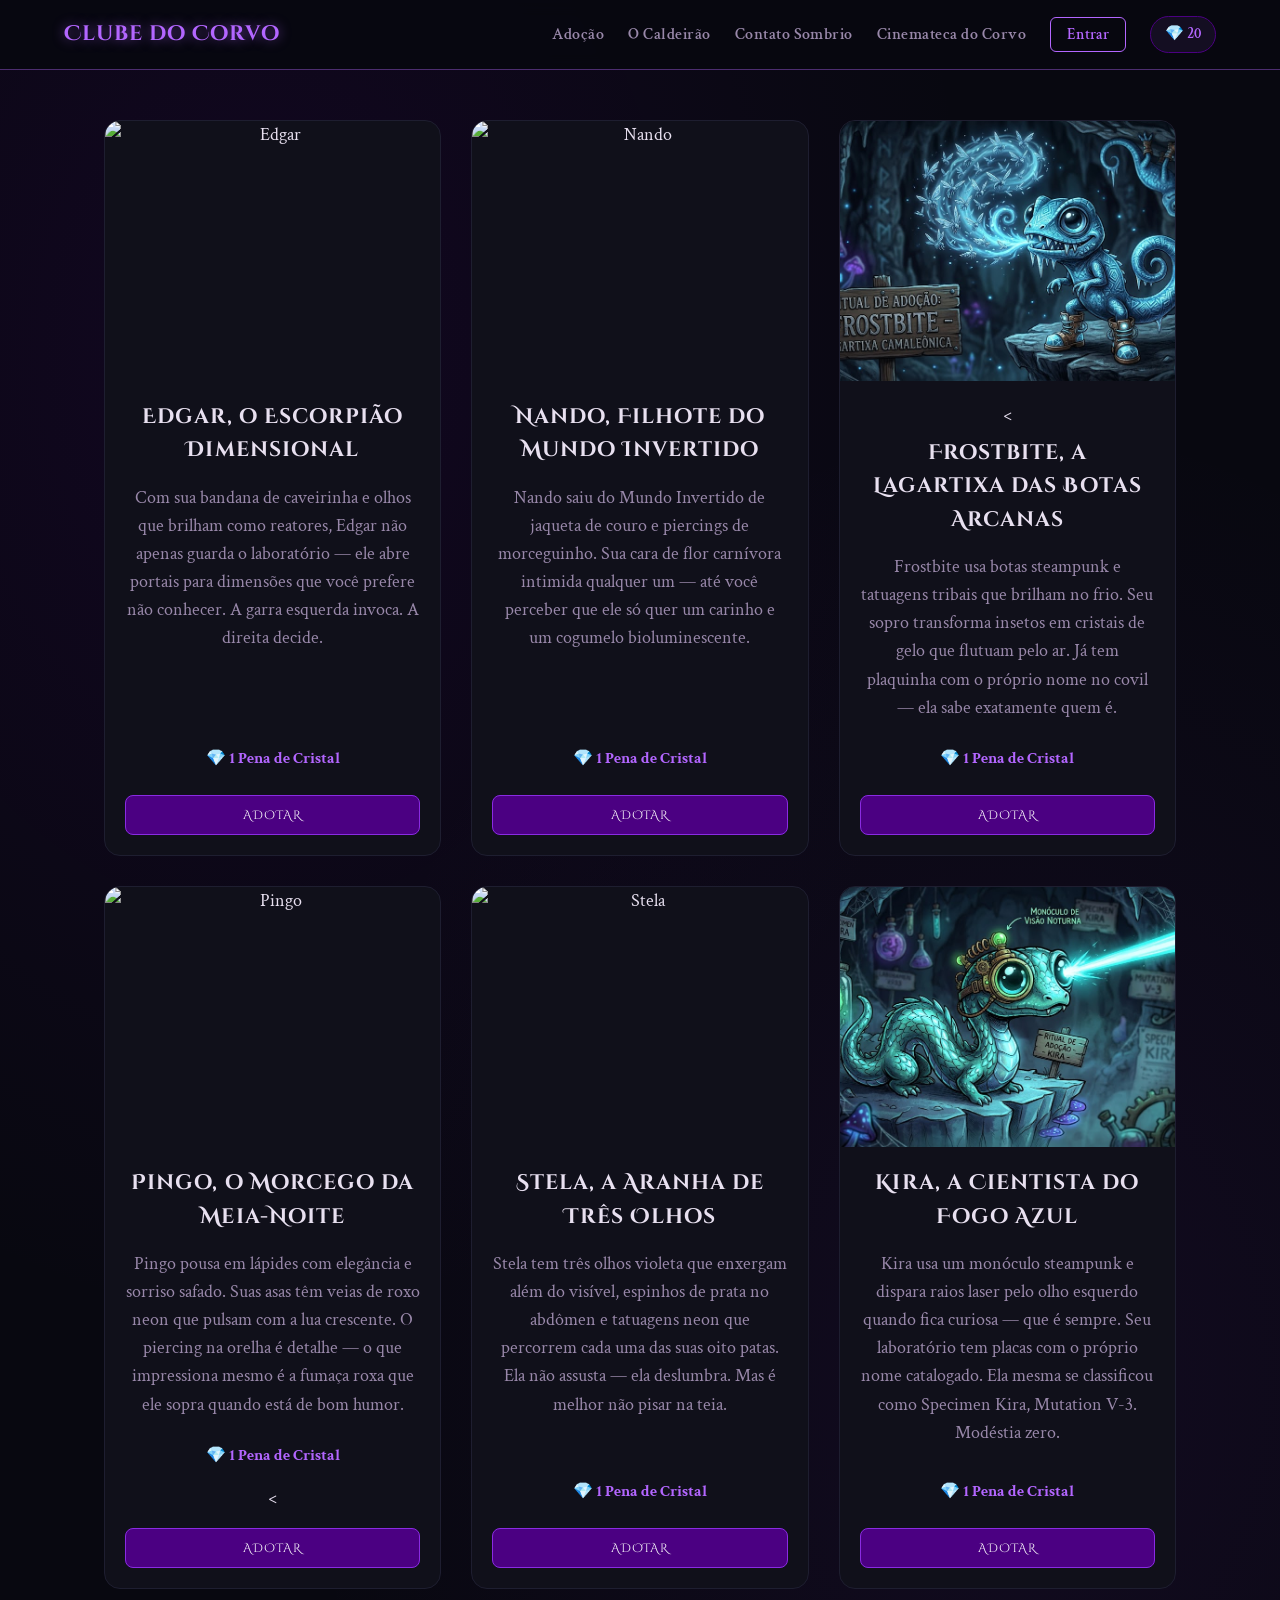
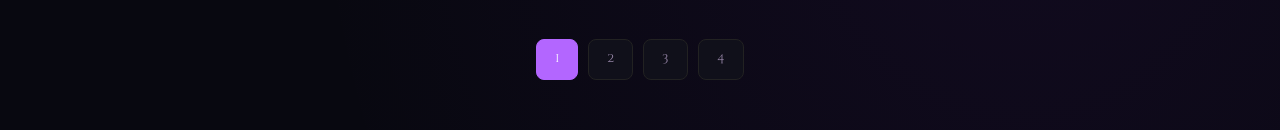
==== home.html @ 4398097a "first commit" ====
<!DOCTYPE html>
<html lang="pt-BR">
<head>
    <meta charset="UTF-8">
    <meta name="viewport" content="width=device-width, initial-scale=1.0">
    <title>Adoção | Clube do Corvo</title>
    <link rel="stylesheet" href="style.css">
</head>
<body>

    <!-- ===== HEADER ===== -->
    <header>
        <div class="logo">
            <h1>Clube do Corvo</h1>
        </div>

        <div class="menu-toggle" id="mobile-menu">
            <span class="bar"></span>
            <span class="bar"></span>
            <span class="bar"></span>
        </div>

        <nav class="menu" id="nav-menu">
            <a href="home.html">Adoção</a>
            <a href="caldeirao.html">O Caldeirão</a>
            <a href="contato.html">Contato Sombrio</a>
            <a href="video.html">Cinemateca do Corvo</a>
            <button class="btn-login" id="botaoNome" onclick="abrirModal('modalLogin')">Entrar</button>
            <div class="saldo-container">
                <span id="saldoPenas">💎 20</span>
            </div>
        </nav>
    </header>

    <!-- ===== PETS — PÁGINA 1 ===== -->
    <main class="container">

        <div class="card">
            <img src="img/edgar.png" alt="Edgar" class="pet-img">
            <div class="card-content">
                <h3>Edgar, o Escorpião Dimensional</h3>
<p>Com sua bandana de caveirinha e olhos que brilham como reatores, Edgar não apenas guarda o laboratório — ele abre portais para dimensões que você prefere não conhecer. A garra esquerda invoca. A direita decide.</p>
                <p class="preco">💎 1 Pena de Cristal</p>
                <button class="btn-comprar" onclick="adotarPet('Edgar', 'img/edgar.png')">Adotar</button>
            </div>
        </div>

        <div class="card">
            <img src="img/nando.png" alt="Nando" class="pet-img">
            <div class="card-content">
                <h3>Nando, Filhote do Mundo Invertido</h3>
<p>Nando saiu do Mundo Invertido de jaqueta de couro e piercings de morceguinho. Sua cara de flor carnívora intimida qualquer um — até você perceber que ele só quer um carinho e um cogumelo bioluminescente.</p>

                <p class="preco">💎 1 Pena de Cristal</p>
                <button class="btn-comprar" onclick="adotarPet('Nando', 'img/nando.png')">Adotar</button>
            </div>
        </div>

        <div class="card">
            <img src="img/frostbite.jpg" alt="Frostbite" class="pet-img">
            <div class="card-content">
                <<h3>Frostbite, a Lagartixa das Botas Arcanas</h3>
<p>Frostbite usa botas steampunk e tatuagens tribais que brilham no frio. Seu sopro transforma insetos em cristais de gelo que flutuam pelo ar. Já tem plaquinha com o próprio nome no covil — ela sabe exatamente quem é.</p>
                <p class="preco">💎 1 Pena de Cristal</p>
                <button class="btn-comprar" onclick="adotarPet('Frostbite', 'img/frostbite.jpg')">Adotar</button>
            </div>
        </div>

        <div class="card">
            <img src="img/pingo.png" alt="Pingo" class="pet-img">
            <div class="card-content">
                <h3>Pingo, o Morcego da Meia-Noite</h3>
<p>Pingo pousa em lápides com elegância e sorriso safado. Suas asas têm veias de roxo neon que pulsam com a lua crescente. O piercing na orelha é detalhe — o que impressiona mesmo é a fumaça roxa que ele sopra quando está de bom humor.</p>
                <p class="preco">💎 1 Pena de Cristal</p>
                <<button class="btn-comprar" onclick="adotarPet('Pingo', 'img/pingo.png')">Adotar</button>

            </div>
        </div>

        <div class="card">
            <img src="img/stela.png" alt="Stela" class="pet-img">
            <div class="card-content">
                <h3>Stela, a Aranha de Três Olhos</h3>
<p>Stela tem três olhos violeta que enxergam além do visível, espinhos de prata no abdômen e tatuagens neon que percorrem cada uma das suas oito patas. Ela não assusta — ela deslumbra. Mas é melhor não pisar na teia.</p>
                <p class="preco">💎 1 Pena de Cristal</p>
                <button class="btn-comprar" onclick="adotarPet('Stela', 'img/stela.png')">Adotar</button>
            </div>
        </div>

        <div class="card">
            <img src="img/kira.jpg" alt="Kira" class="pet-img">
            <div class="card-content">
                <h3>Kira, a Cientista do Fogo Azul</h3>
<p>Kira usa um monóculo steampunk e dispara raios laser pelo olho esquerdo quando fica curiosa — que é sempre. Seu laboratório tem placas com o próprio nome catalogado. Ela mesma se classificou como Specimen Kira, Mutation V-3. Modéstia zero.</p>
                <p class="preco">💎 1 Pena de Cristal</p>
                <button class="btn-comprar" onclick="adotarPet('Kira', 'img/kira.jpg')">Adotar</button>
            </div>
        </div>

    </main>

    <!-- ===== PAGINAÇÃO ===== -->
    <div class="paginacao">
        <a href="home.html" class="ativo">1</a>
        <a href="pagina2.html">2</a>
        <a href="pagina3.html">3</a>
        <a href="pagina4.html">4</a>
    </div>

    <!-- ===== MODAL: LOGIN ===== -->
    <div id="modalLogin" class="modal">
        <div class="modal-content">
            <h2>Acesso Secreto</h2>
            <p>Apenas para guardiões de pets.</p>
            <input type="text" id="inputNome" placeholder="Nome de Guardião">
            <input type="password" id="inputSenha" placeholder="Senha Mágica">
            <button class="btn-comprar" onclick="fazerLogin()">Acessar Portal</button>
            <br><br>
            <button class="btn-login" onclick="fecharModais()">Cancelar</button>
        </div>
    </div>

    <!-- ===== MODAL: ADOÇÃO CONFIRMADA ===== -->
    <div id="modalCompra" class="modal">
        <div class="modal-content">
            <h2 id="tituloCompra">Ritual de Adoção</h2>
            <p>O pet está pronto para te seguir pelas sombras!</p>
            <button class="btn-comprar" onclick="fecharModais()">Concluir Ritual</button>
        </div>
    </div>

    <!-- ===== MODAL: RECARGA DE PENAS ===== -->
    <div id="modalRecarga" class="modal">
        <div class="modal-content">
            <h2>O Baú do Corvo</h2>
            <p>Suas Penas de Cristal acabaram!</p>
            <div id="bauMagico" onclick="realizarRecarga()" style="font-size:5rem; cursor:pointer; transition: transform 0.2s;">🎁</div>
            <p>Clique no baú para recarregar.</p>
            <br>
            <button class="btn-login" onclick="fecharModais()">Sair</button>
        </div>
    </div>

    <script src="script.js"></script>
</body>
</html>
---- style.css ----
/* =========================================
   CLUBE DO CORVO — style.css
   Criado com claude ia :: Vini Luchetti
   ========================================= */

/* --- IMPORTS DE FONTE --- */
@import url('https://fonts.googleapis.com/css2?family=Cinzel+Decorative:wght@400;700&family=Crimson+Text:ital,wght@0,400;0,600;1,400&display=swap');

/* =========================================
   VARIÁVEIS GLOBAIS
   ========================================= */
:root {
    --bg-dark:        #080810;
    --bg-card:        #10101a;
    --bg-panel:       #1a1a2e;
    --purple-magic:   #b366ff;
    --purple-mid:     #8a2be2;
    --purple-dark:    #4b0082;
    --purple-deep:    #2d004d;
    --green-neon:     #00ff88;
    --text-light:     #e8e0f0;
    --text-muted:     #9988aa;
    --border-glow:    rgba(179, 102, 255, 0.4);
    --neon-glow:      0 0 12px rgba(179, 102, 255, 0.6);
    --neon-glow-lg:   0 0 30px rgba(179, 102, 255, 0.3);

    --font-title:     'Cinzel Decorative', serif;
    --font-body:      'Crimson Text', serif;
}

/* =========================================
   RESET E BASE
   ========================================= */
*, *::before, *::after {
    box-sizing: border-box;
    margin: 0;
    padding: 0;
}

html { scroll-behavior: smooth; }

body {
    background-color: var(--bg-dark);
    background-image:
        radial-gradient(ellipse at 20% 20%, rgba(75, 0, 130, 0.15) 0%, transparent 50%),
        radial-gradient(ellipse at 80% 80%, rgba(138, 43, 226, 0.08) 0%, transparent 50%);
    color: var(--text-light);
    font-family: var(--font-body);
    font-size: 1.1rem;
    line-height: 1.6;
    padding-top: 80px;
    min-height: 100vh;
}

/* =========================================
   TIPOGRAFIA
   ========================================= */
h1, h2, h3 {
    font-family: var(--font-title);
    letter-spacing: 0.05em;
}

h1 { font-size: clamp(1.2rem, 3vw, 1.8rem); }
h2 { font-size: clamp(1.3rem, 3vw, 2rem); margin-bottom: 0.5rem; }
h3 { font-size: clamp(1rem, 2vw, 1.3rem); margin-bottom: 0.5rem; }

p { color: var(--text-muted); margin-bottom: 0.5rem; }

/* =========================================
   HEADER E NAVEGAÇÃO
   ========================================= */
header {
    background: rgba(8, 8, 16, 0.96);
    backdrop-filter: blur(8px);
    -webkit-backdrop-filter: blur(8px);
    border-bottom: 1px solid var(--border-glow);
    padding: 0 5%;
    height: 70px;
    display: flex;
    justify-content: space-between;
    align-items: center;
    position: fixed;
    top: 0;
    width: 100%;
    z-index: 1000;
}

.logo h1 {
    color: var(--purple-magic);
    text-shadow: var(--neon-glow);
    font-family: var(--font-title);
    font-size: 1.3rem;
    cursor: default;
}

/* Menu Desktop */
.menu {
    display: flex;
    align-items: center;
    gap: 24px;
}

.menu a {
    color: var(--text-muted);
    text-decoration: none;
    font-family: var(--font-body);
    font-size: 1rem;
    font-weight: 600;
    letter-spacing: 0.03em;
    transition: color 0.25s, text-shadow 0.25s;
    position: relative;
}

.menu a::after {
    content: '';
    position: absolute;
    bottom: -3px;
    left: 0;
    width: 0;
    height: 1px;
    background: var(--purple-magic);
    transition: width 0.25s;
}

.menu a:hover {
    color: var(--purple-magic);
    text-shadow: var(--neon-glow);
}

.menu a:hover::after { width: 100%; }

/* Botão Login / Nome */
.btn-login {
    background: transparent;
    border: 1px solid var(--purple-magic);
    color: var(--purple-magic);
    padding: 7px 16px;
    border-radius: 6px;
    cursor: pointer;
    font-family: var(--font-body);
    font-size: 0.95rem;
    font-weight: 600;
    transition: background 0.25s, color 0.25s, box-shadow 0.25s;
}

.btn-login:hover {
    background: var(--purple-magic);
    color: #fff;
    box-shadow: var(--neon-glow);
}

/* Saldo de Penas */
.saldo-container {
    background: rgba(179, 102, 255, 0.08);
    border: 1px solid var(--purple-dark);
    padding: 5px 14px;
    border-radius: 20px;
    font-family: var(--font-body);
    font-weight: 600;
    font-size: 0.95rem;
    color: var(--purple-magic);
    white-space: nowrap;
}

/* Menu Hambúrguer */
.menu-toggle {
    display: none;
    flex-direction: column;
    gap: 5px;
    cursor: pointer;
    padding: 5px;
    z-index: 1001;
}

.bar {
    width: 26px;
    height: 2px;
    background-color: var(--purple-magic);
    border-radius: 2px;
    transition: transform 0.3s, opacity 0.3s;
}

/* Animação X no hamburger ativo */
.menu-toggle.is-active .bar:nth-child(1) { transform: translateY(7px) rotate(45deg); }
.menu-toggle.is-active .bar:nth-child(2) { opacity: 0; }
.menu-toggle.is-active .bar:nth-child(3) { transform: translateY(-7px) rotate(-45deg); }

/* =========================================
   GRID DE CARDS (Pets)
   ========================================= */
.container {
    display: grid;
    grid-template-columns: repeat(auto-fit, minmax(280px, 1fr));
    gap: 30px;
    padding: 40px 5%;
    max-width: 1200px;
    margin: 0 auto;
}

.card {
    background: var(--bg-card);
    border-radius: 16px;
    overflow: hidden;
    border: 1px solid #1e1e30;
    transition: transform 0.3s ease, border-color 0.3s ease, box-shadow 0.3s ease;
    text-align: center;
    display: flex;
    flex-direction: column;
}

.card:hover {
    transform: translateY(-6px);
    border-color: var(--purple-magic);
    box-shadow: var(--neon-glow-lg);
}

.pet-img {
    width: 100%;
    height: 260px;
    object-fit: cover;
    display: block;
    transition: transform 0.4s ease;
}

.card:hover .pet-img { transform: scale(1.04); }

.card-content {
    padding: 20px;
    flex: 1;
    display: flex;
    flex-direction: column;
    gap: 8px;
}

.card-content h3 { color: var(--text-light); }

.preco {
    color: var(--purple-magic);
    font-weight: 700;
    font-size: 1rem;
    margin-top: auto;
    padding-top: 8px;
}

/* =========================================
   BOTÕES PRINCIPAIS
   ========================================= */
.btn-comprar {
    background: var(--purple-dark);
    color: #fff;
    border: 1px solid var(--purple-mid);
    padding: 11px 20px;
    width: 100%;
    border-radius: 8px;
    cursor: pointer;
    font-family: var(--font-title);
    font-size: 0.75rem;
    letter-spacing: 0.08em;
    text-transform: uppercase;
    transition: background 0.25s, box-shadow 0.25s;
    margin-top: 8px;
}

.btn-comprar:hover {
    background: var(--purple-mid);
    box-shadow: var(--neon-glow);
}

.btn-quiz {
    background: var(--purple-mid);
    color: #fff;
    border: none;
    padding: 14px 28px;
    margin: 8px;
    border-radius: 50px;
    cursor: pointer;
    font-family: var(--font-title);
    font-size: 0.85rem;
    letter-spacing: 0.05em;
    transition: background 0.25s, transform 0.2s, box-shadow 0.25s;
}

.btn-quiz:hover {
    background: var(--purple-magic);
    transform: scale(1.05);
    box-shadow: var(--neon-glow);
}

/* =========================================
   MODAIS
   ========================================= */
.modal {
    display: none;
    position: fixed;
    z-index: 2000;
    inset: 0;
    background: rgba(0, 0, 0, 0.88);
    align-items: center;
    justify-content: center;
    backdrop-filter: blur(4px);
}

.modal-content {
    background: var(--bg-panel);
    padding: 36px 32px;
    border: 1px solid var(--purple-magic);
    border-radius: 18px;
    width: 90%;
    max-width: 420px;
    text-align: center;
    box-shadow: var(--neon-glow-lg);
    animation: modalEntrada 0.3s ease;
}

@keyframes modalEntrada {
    from { opacity: 0; transform: scale(0.92) translateY(10px); }
    to   { opacity: 1; transform: scale(1) translateY(0); }
}

.modal-content h2 { color: var(--purple-magic); margin-bottom: 12px; }
.modal-content p  { margin-bottom: 16px; }

.modal-content input {
    width: 100%;
    padding: 11px 14px;
    margin: 8px 0;
    background: #0d0d18;
    border: 1px solid var(--purple-dark);
    color: var(--text-light);
    border-radius: 8px;
    font-family: var(--font-body);
    font-size: 1rem;
    outline: none;
    transition: border-color 0.25s;
}

.modal-content input:focus { border-color: var(--purple-magic); }

/* =========================================
   PAGINAÇÃO
   ========================================= */
.paginacao {
    display: flex;
    justify-content: center;
    gap: 10px;
    padding: 10px 0 50px;
}

.paginacao a {
    padding: 9px 18px;
    background: var(--bg-card);
    color: var(--text-muted);
    text-decoration: none;
    border-radius: 8px;
    border: 1px solid #222;
    font-family: var(--font-title);
    font-size: 0.8rem;
    transition: background 0.25s, color 0.25s, border-color 0.25s;
}

.paginacao a:hover {
    background: var(--purple-dark);
    color: #fff;
    border-color: var(--purple-mid);
}

.paginacao a.ativo {
    background: var(--purple-magic);
    color: #fff;
    border-color: var(--purple-magic);
}

/* =========================================
   QUIZ (index.html)
   ========================================= */
.quiz-container {
    max-width: 600px;
    margin: 100px auto 40px;
    background: var(--bg-panel);
    padding: 3rem;
    border-radius: 18px;
    border: 1px solid var(--purple-mid);
    text-align: center;
    box-shadow: var(--neon-glow-lg);
}

.quiz-container h2 { color: var(--purple-magic); margin-bottom: 12px; }

.pergunta { display: none; }

.pergunta.ativa {
    display: block;
    animation: fadeIn 0.45s ease;
}

@keyframes fadeIn {
    from { opacity: 0; transform: translateY(12px); }
    to   { opacity: 1; transform: translateY(0); }
}

.input-quiz {
    width: 80%;
    padding: 12px 16px;
    margin: 16px auto 8px;
    border-radius: 8px;
    border: 1px solid var(--purple-dark);
    background: #0d0d18;
    color: var(--text-light);
    font-family: var(--font-body);
    font-size: 1.1rem;
    text-align: center;
    display: block;
    outline: none;
    transition: border-color 0.25s;
}

.input-quiz:focus { border-color: var(--purple-magic); }

/* =========================================
   CALDEIRÃO (caldeirao.html)
   ========================================= */
.caldeirao-container {
    max-width: 720px;
    margin: 50px auto 60px;
    background: var(--bg-panel);
    padding: 2.5rem;
    border-radius: 20px;
    border: 1px solid var(--purple-mid);
    text-align: center;
    box-shadow: var(--neon-glow-lg);
}

.caldeirao-container h2 { color: var(--text-light); margin-bottom: 8px; }

.ingredientes {
    display: flex;
    flex-direction: column;
    gap: 16px;
    margin: 24px 0;
    text-align: left;
}

.ingredientes label {
    color: var(--purple-magic);
    font-family: var(--font-body);
    font-weight: 700;
    font-size: 1rem;
    margin-bottom: 4px;
    display: block;
}

.ingredientes select {
    width: 100%;
    padding: 10px 14px;
    border-radius: 8px;
    background: #0d0d18;
    border: 1px solid var(--purple-dark);
    color: var(--text-light);
    font-family: var(--font-body);
    font-size: 1rem;
    outline: none;
    cursor: pointer;
    transition: border-color 0.25s;
    appearance: none;
    background-image: url("data:image/svg+xml,%3Csvg xmlns='http://www.w3.org/2000/svg' width='12' height='8' viewBox='0 0 12 8'%3E%3Cpath d='M1 1l5 5 5-5' stroke='%23b366ff' stroke-width='2' fill='none' stroke-linecap='round'/%3E%3C/svg%3E");
    background-repeat: no-repeat;
    background-position: right 14px center;
    padding-right: 36px;
}

.ingredientes select:focus { border-color: var(--purple-magic); }

.resultado-feitico {
    margin-top: 30px;
    padding: 24px;
    background: var(--purple-deep);
    border: 1px dashed var(--purple-magic);
    border-radius: 12px;
    display: none;
    animation: fadeIn 0.4s ease;
}

.resultado-feitico p.titulo-feitico {
    color: var(--green-neon);
    font-family: var(--font-title);
    font-size: 0.9rem;
    font-weight: 700;
    letter-spacing: 0.1em;
    margin-bottom: 12px;
}

.prompt-final {
    font-style: italic;
    color: #d8bfd8;
    margin-bottom: 18px;
    display: block;
    line-height: 1.5;
    font-size: 1rem;
}

.btn-copiar {
    background: var(--green-neon);
    color: #080810;
    border: none;
    padding: 11px 24px;
    border-radius: 8px;
    cursor: pointer;
    font-family: var(--font-title);
    font-size: 0.8rem;
    font-weight: 700;
    letter-spacing: 0.05em;
    transition: opacity 0.2s, transform 0.2s;
}

.btn-copiar:hover { opacity: 0.85; transform: scale(1.04); }

.nota-feitico {
    font-size: 0.8rem;
    margin-top: 12px;
    color: var(--text-muted);
}

/* =========================================
   RESPONSIVIDADE
   ========================================= */
@media (max-width: 768px) {
    .menu-toggle { display: flex; }

    .menu {
        display: none;
        flex-direction: column;
        position: absolute;
        top: 70px;
        left: 0;
        width: 100%;
        background: rgba(8, 8, 16, 0.98);
        padding: 20px;
        border-bottom: 1px solid var(--border-glow);
        gap: 16px;
    }

    .menu.active { display: flex; }

    .quiz-container  { margin: 80px 16px 40px; padding: 2rem 1.5rem; }
    .caldeirao-container { margin: 30px 16px 40px; padding: 1.8rem 1.2rem; }
    .container { padding: 20px 4%; gap: 20px; }
}
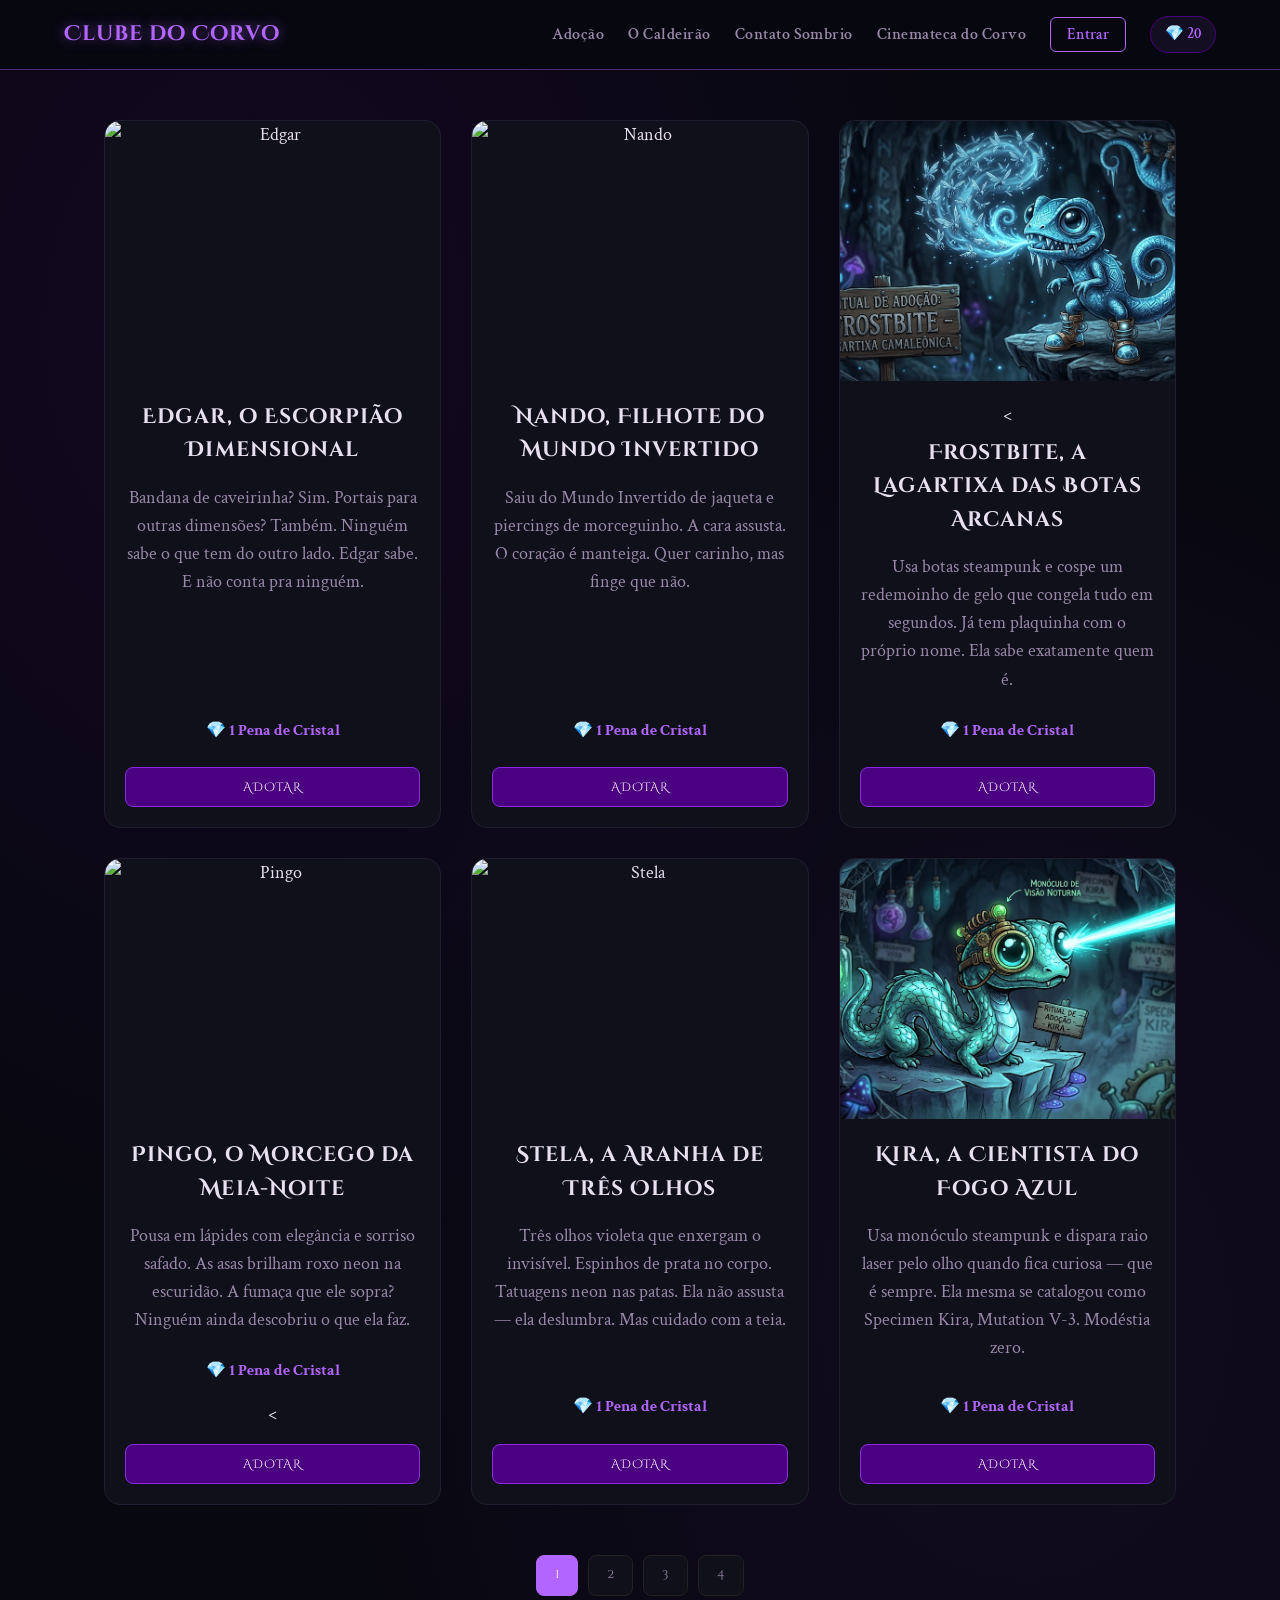
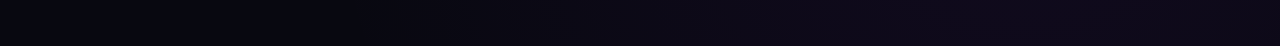
==== commit 03fb132f: "testes iniciais" ====
--- a/home.html
+++ b/home.html
@@ -39,7 +39,7 @@
             <img src="img/edgar.png" alt="Edgar" class="pet-img">
             <div class="card-content">
                 <h3>Edgar, o Escorpião Dimensional</h3>
-<p>Com sua bandana de caveirinha e olhos que brilham como reatores, Edgar não apenas guarda o laboratório — ele abre portais para dimensões que você prefere não conhecer. A garra esquerda invoca. A direita decide.</p>
+                <p>Bandana de caveirinha? Sim. Portais para outras dimensões? Também. Ninguém sabe o que tem do outro lado. Edgar sabe. E não conta pra ninguém.</p>
                 <p class="preco">💎 1 Pena de Cristal</p>
                 <button class="btn-comprar" onclick="adotarPet('Edgar', 'img/edgar.png')">Adotar</button>
             </div>
@@ -49,8 +49,7 @@
             <img src="img/nando.png" alt="Nando" class="pet-img">
             <div class="card-content">
                 <h3>Nando, Filhote do Mundo Invertido</h3>
-<p>Nando saiu do Mundo Invertido de jaqueta de couro e piercings de morceguinho. Sua cara de flor carnívora intimida qualquer um — até você perceber que ele só quer um carinho e um cogumelo bioluminescente.</p>
-
+                <p>Saiu do Mundo Invertido de jaqueta e piercings de morceguinho. A cara assusta. O coração é manteiga. Quer carinho, mas finge que não.</p>
                 <p class="preco">💎 1 Pena de Cristal</p>
                 <button class="btn-comprar" onclick="adotarPet('Nando', 'img/nando.png')">Adotar</button>
             </div>
@@ -60,7 +59,7 @@
             <img src="img/frostbite.jpg" alt="Frostbite" class="pet-img">
             <div class="card-content">
                 <<h3>Frostbite, a Lagartixa das Botas Arcanas</h3>
-<p>Frostbite usa botas steampunk e tatuagens tribais que brilham no frio. Seu sopro transforma insetos em cristais de gelo que flutuam pelo ar. Já tem plaquinha com o próprio nome no covil — ela sabe exatamente quem é.</p>
+                <p>Usa botas steampunk e cospe um redemoinho de gelo que congela tudo em segundos. Já tem plaquinha com o próprio nome. Ela sabe exatamente quem é.</p>
                 <p class="preco">💎 1 Pena de Cristal</p>
                 <button class="btn-comprar" onclick="adotarPet('Frostbite', 'img/frostbite.jpg')">Adotar</button>
             </div>
@@ -70,7 +69,7 @@
             <img src="img/pingo.png" alt="Pingo" class="pet-img">
             <div class="card-content">
                 <h3>Pingo, o Morcego da Meia-Noite</h3>
-<p>Pingo pousa em lápides com elegância e sorriso safado. Suas asas têm veias de roxo neon que pulsam com a lua crescente. O piercing na orelha é detalhe — o que impressiona mesmo é a fumaça roxa que ele sopra quando está de bom humor.</p>
+                <p>Pousa em lápides com elegância e sorriso safado. As asas brilham roxo neon na escuridão. A fumaça que ele sopra? Ninguém ainda descobriu o que ela faz.</p>
                 <p class="preco">💎 1 Pena de Cristal</p>
                 <<button class="btn-comprar" onclick="adotarPet('Pingo', 'img/pingo.png')">Adotar</button>
 
@@ -81,7 +80,7 @@
             <img src="img/stela.png" alt="Stela" class="pet-img">
             <div class="card-content">
                 <h3>Stela, a Aranha de Três Olhos</h3>
-<p>Stela tem três olhos violeta que enxergam além do visível, espinhos de prata no abdômen e tatuagens neon que percorrem cada uma das suas oito patas. Ela não assusta — ela deslumbra. Mas é melhor não pisar na teia.</p>
+                <p>Três olhos violeta que enxergam o invisível. Espinhos de prata no corpo. Tatuagens neon nas patas. Ela não assusta — ela deslumbra. Mas cuidado com a teia.</p>
                 <p class="preco">💎 1 Pena de Cristal</p>
                 <button class="btn-comprar" onclick="adotarPet('Stela', 'img/stela.png')">Adotar</button>
             </div>
@@ -91,7 +90,7 @@
             <img src="img/kira.jpg" alt="Kira" class="pet-img">
             <div class="card-content">
                 <h3>Kira, a Cientista do Fogo Azul</h3>
-<p>Kira usa um monóculo steampunk e dispara raios laser pelo olho esquerdo quando fica curiosa — que é sempre. Seu laboratório tem placas com o próprio nome catalogado. Ela mesma se classificou como Specimen Kira, Mutation V-3. Modéstia zero.</p>
+                <p>Usa monóculo steampunk e dispara raio laser pelo olho quando fica curiosa — que é sempre. Ela mesma se catalogou como Specimen Kira, Mutation V-3. Modéstia zero.</p>
                 <p class="preco">💎 1 Pena de Cristal</p>
                 <button class="btn-comprar" onclick="adotarPet('Kira', 'img/kira.jpg')">Adotar</button>
             </div>
